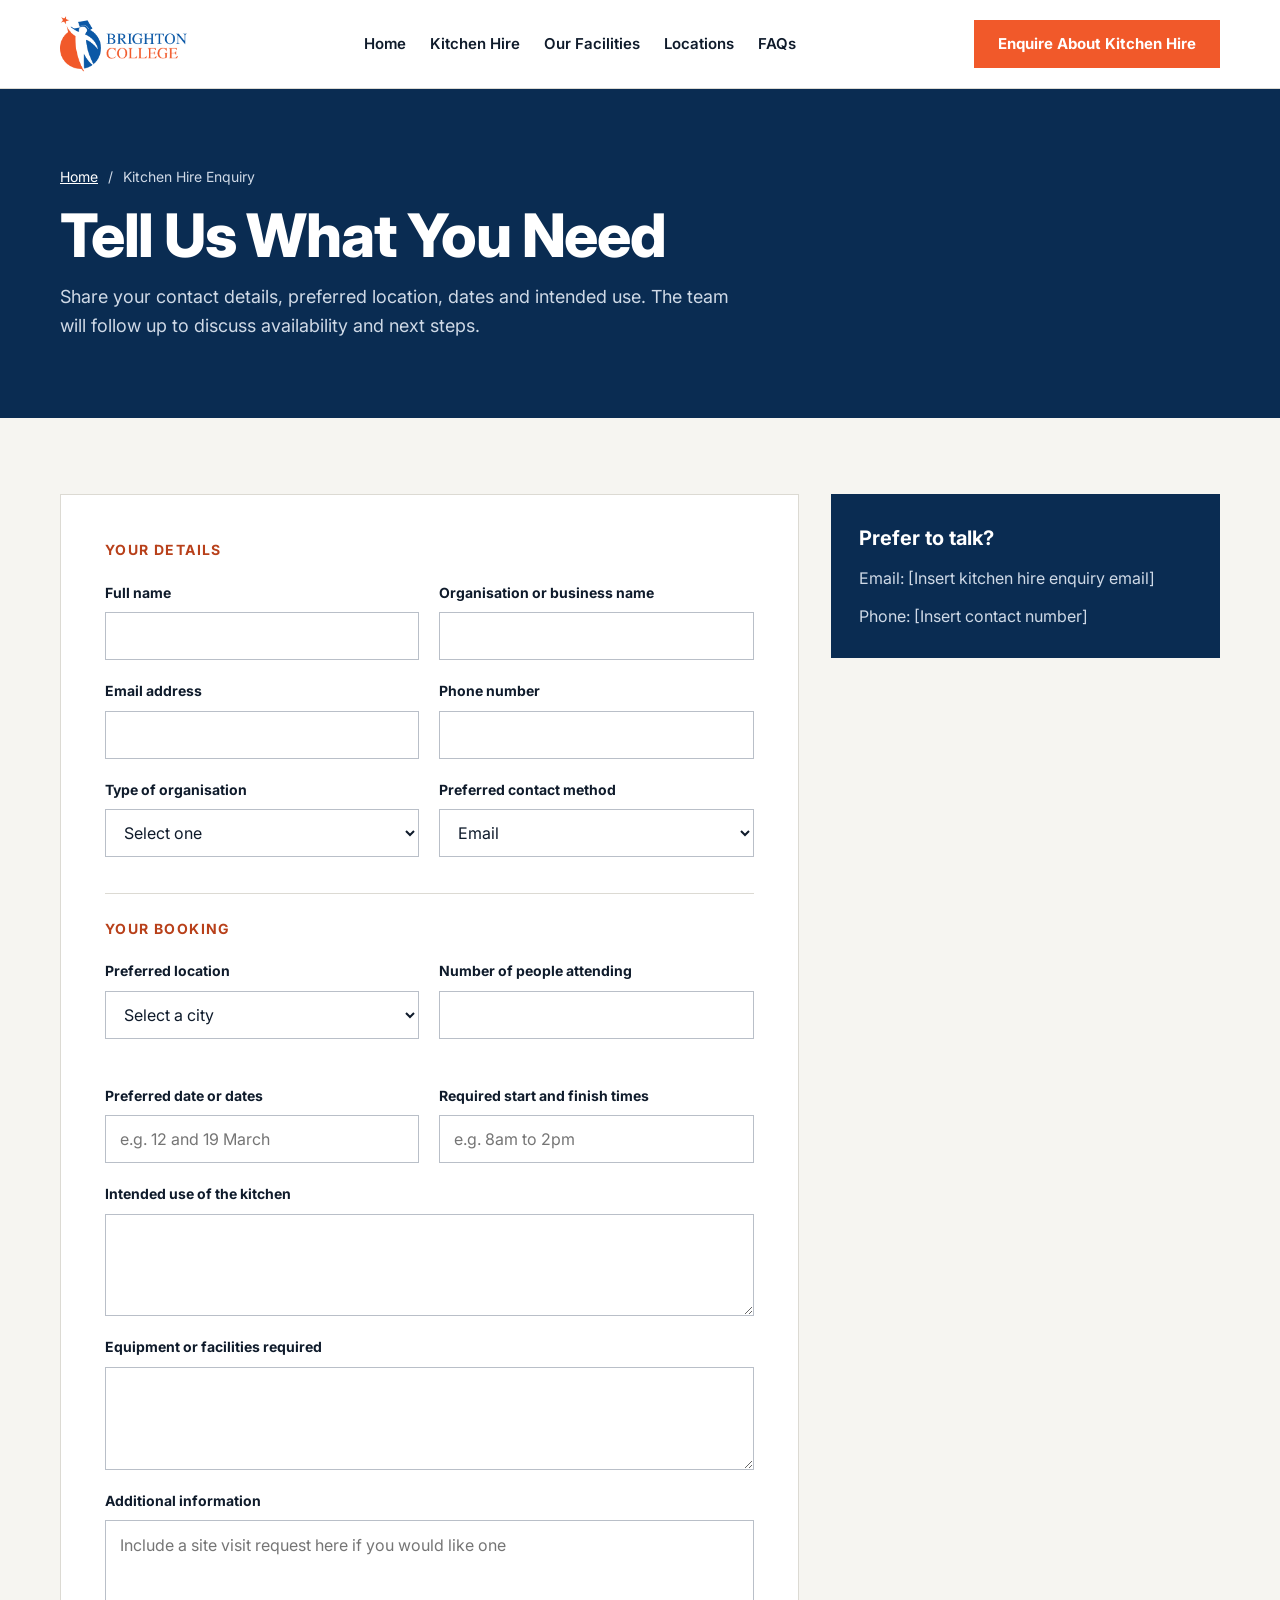
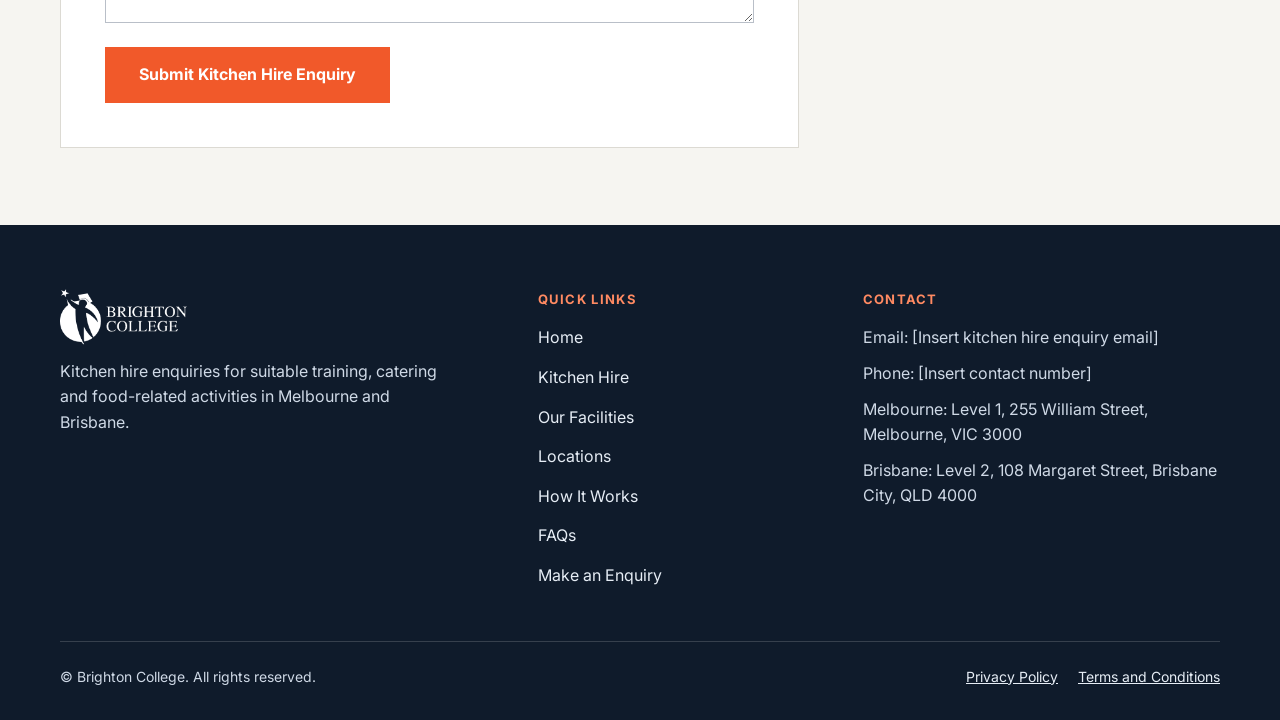
==== enquire.html @ fafa96d1 "Brighton College Kitchen website Static marketing site for kitchen hire in Melbourne and Brisbane: h" ====
<!doctype html>
<html lang="en-AU">
<head>
<meta charset="utf-8">
<meta name="viewport" content="width=device-width, initial-scale=1">
<title>Kitchen Hire Enquiry | Brighton College Kitchen</title>
<meta name="description" content="Enquire about hiring a Brighton College kitchen in Melbourne or Brisbane. Tell us your dates, group size and what you plan to do.">
<link rel="preconnect" href="https://fonts.googleapis.com">
<link rel="preconnect" href="https://fonts.gstatic.com" crossorigin>
<link href="https://fonts.googleapis.com/css2?family=Inter:wght@400;500;600;700;800&display=swap" rel="stylesheet">
<link rel="stylesheet" href="css/styles.css">
<script>document.documentElement.classList.add('js')</script>
</head>
<body>

<!-- Header -->
<header class="site-header">
  <div class="container site-header__inner">
    <a href="index.html" class="site-header__logo" aria-label="Brighton College Kitchen Hire, home">
      <img src="images/logo.png" alt="Brighton College">
    </a>
    <button type="button" class="nav-toggle" aria-expanded="false" aria-controls="site-nav" aria-label="Open menu">
      <span class="nav-toggle__bar"></span><span class="nav-toggle__bar"></span><span class="nav-toggle__bar"></span>
    </button>
    <nav class="site-nav" id="site-nav" aria-label="Main">
      <a href="index.html#home">Home</a>
      <a href="index.html#hire">Kitchen Hire</a>
      <a href="index.html#facilities">Our Facilities</a>
      <a href="index.html#locations">Locations</a>
      <a href="index.html#faqs">FAQs</a>
      <a href="#enquire-form" class="btn btn--orange site-nav__cta">Enquire About Kitchen Hire</a>
    </nav>
    <a href="#enquire-form" class="btn btn--orange btn--sm" aria-current="page">Enquire About Kitchen Hire</a>
  </div>
</header>

<main>

<!-- Page title -->
<section class="page-title">
  <div class="container stack" data-reveal>
    <nav class="breadcrumb" aria-label="Breadcrumb">
      <a href="index.html">Home</a><span aria-hidden="true">/</span><span>Kitchen Hire Enquiry</span>
    </nav>
    <h1>Tell Us What You Need</h1>
    <p>Share your contact details, preferred location, dates and intended use. The team will follow up to discuss availability and next steps.</p>
  </div>
</section>

<!-- Form -->
<section id="enquire-form">
  <div class="container enquiry__inner">

    <div class="enquiry__panel" data-reveal>
      <div class="form-success" role="status" aria-live="polite" hidden data-form-success>
        <div class="form-success__icon"><svg width="28" height="28" viewBox="0 0 24 24" fill="none" stroke="#0b58a6" stroke-width="2.6" stroke-linecap="round" stroke-linejoin="round" aria-hidden="true"><path d="m5 12 5 5 9-10"/></svg></div>
        <h2>Enquiry received</h2>
        <p>Thank you for enquiring about Brighton College Kitchen. We've received your details and will be in touch to discuss your requirements and availability.</p>
        <div class="form-success__actions">
          <button type="button" class="btn btn--outline btn--sm" data-form-reset>Send another enquiry</button>
          <a href="index.html" class="btn btn--blue btn--sm">Back to home</a>
        </div>
      </div>

      <!-- TODO: point action at the real form handler (email service, CRM or backend). -->
      <form class="form" action="#" method="post" data-enquiry-form novalidate>
        <h2 class="form__group-title">Your details</h2>
        <label class="field">Full name
          <input type="text" name="name" autocomplete="name" required></label>
        <label class="field">Organisation or business name
          <input type="text" name="organisation" autocomplete="organization"></label>
        <label class="field">Email address
          <input type="email" name="email" autocomplete="email" required></label>
        <label class="field">Phone number
          <input type="tel" name="phone" autocomplete="tel"></label>
        <label class="field">Type of organisation
          <select name="organisation_type">
            <option value="">Select one</option>
            <option>RTO or training provider</option>
            <option>Trainer or educator</option>
            <option>Chef or caterer</option>
            <option>Food business</option>
            <option>Other</option>
          </select></label>
        <label class="field">Preferred contact method
          <select name="contact_method">
            <option>Email</option>
            <option>Phone</option>
          </select></label>

        <h2 class="form__group-title form__group-title--split">Your booking</h2>
        <label class="field">Preferred location
          <select name="location" required>
            <option value="">Select a city</option>
            <option>Melbourne</option>
            <option>Brisbane</option>
          </select>
          <span class="field__hint" data-location-hint aria-live="polite"></span></label>
        <label class="field">Number of people attending
          <input type="number" name="people" min="1"></label>
        <label class="field">Preferred date or dates
          <input type="text" name="dates" placeholder="e.g. 12 and 19 March"></label>
        <label class="field">Required start and finish times
          <input type="text" name="times" placeholder="e.g. 8am to 2pm"></label>
        <label class="field field--full">Intended use of the kitchen
          <textarea name="intended_use" rows="3" required></textarea></label>
        <label class="field field--full">Equipment or facilities required
          <textarea name="equipment" rows="3"></textarea></label>
        <label class="field field--full">Additional information
          <textarea name="additional_info" rows="3" placeholder="Include a site visit request here if you would like one"></textarea></label>
        <div class="form__actions">
          <button type="submit" class="btn btn--orange">Submit Kitchen Hire Enquiry</button>
        </div>
      </form>
    </div>

    <aside class="enquiry__aside" data-reveal>
      <div class="talk-box">
        <h2>Prefer to talk?</h2>
        <span>Email: [Insert kitchen hire enquiry email]</span>
        <span>Phone: [Insert contact number]</span>
      </div>
    </aside>

  </div>
</section>

</main>

<!-- Footer -->
<footer id="contact" class="site-footer">
  <div class="container site-footer__inner stack">
    <div class="site-footer__cols">
      <div class="site-footer__brand stack">
        <a href="index.html" class="site-footer__logo"><img src="images/logo_white.png" alt="Brighton College"></a>
        <p>Kitchen hire enquiries for suitable training, catering and food-related activities in Melbourne and Brisbane.</p>
      </div>
      <nav class="site-footer__col stack" aria-label="Footer">
        <span class="site-footer__heading">Quick Links</span>
        <a href="index.html#home">Home</a>
        <a href="index.html#hire">Kitchen Hire</a>
        <a href="index.html#facilities">Our Facilities</a>
        <a href="index.html#locations">Locations</a>
        <a href="index.html#how-it-works">How It Works</a>
        <a href="index.html#faqs">FAQs</a>
        <a href="#enquire-form">Make an Enquiry</a>
      </nav>
      <div class="site-footer__col site-footer__col--contact stack">
        <span class="site-footer__heading">Contact</span>
        <span>Email: [Insert kitchen hire enquiry email]</span>
        <span>Phone: [Insert contact number]</span>
        <span>Melbourne: Level 1, 255 William Street, Melbourne, VIC 3000</span>
        <span>Brisbane: Level 2, 108 Margaret Street, Brisbane City, QLD 4000</span>
      </div>
    </div>
    <div class="site-footer__bottom">
      <span>© Brighton College. All rights reserved.</span>
      <div><a href="#privacy">Privacy Policy</a><a href="#terms">Terms and Conditions</a></div>
    </div>
  </div>
</footer>

<script src="js/main.js"></script>
</body>
</html>
---- css/styles.css ----
/* Brighton College Kitchen: shared styles */
:root {
  --blue: #0b58a6;
  --blue-dark: #083f78;
  --navy: #0a2c52;
  --ink: #0f1b2b;
  --orange: #f1592a;
  --orange-text: #b8401a;
  --orange-light: #ff8a62;
  --sand: #f6f5f1;
  --white: #ffffff;
  --line: #dcdad3;
  --muted: #4a5566;
  --muted-2: #3c4757;
  --on-dark: #cfd9e6;
  --input-border: #b9bfc8;
  --container: 1240px;
  --gutter: clamp(16px, 4vw, 40px);
  --section-y: clamp(56px, 7vw, 96px);
}

*, *::before, *::after { box-sizing: border-box; }
html { scroll-behavior: smooth; }
body {
  margin: 0;
  font-family: 'Inter', system-ui, sans-serif;
  font-size: 16px;
  line-height: 1.6;
  color: var(--ink);
  background: var(--sand);
}
img { max-width: 100%; display: block; }
a { color: var(--blue); }
a:hover { color: var(--blue-dark); }
input, select, textarea, button { font: inherit; }
h1, h2, h3, p { margin: 0; }

.container { max-width: var(--container); margin: 0 auto; padding-left: var(--gutter); padding-right: var(--gutter); }
.section { padding-top: var(--section-y); padding-bottom: var(--section-y); }
.section--white { background: var(--white); }
.section--sand { background: var(--sand); }
.section--navy { background: var(--navy); color: var(--white); }
.section--bordered { border-top: 1px solid var(--line); }
.stack { display: flex; flex-direction: column; }

.eyebrow { font-size: 13px; font-weight: 700; letter-spacing: 0.12em; text-transform: uppercase; color: var(--orange-text); }
.section--navy .eyebrow { color: var(--orange-light); }
.h2 { font-weight: 800; font-size: clamp(32px, 4vw, 48px); line-height: 1.08; letter-spacing: -0.015em; }
.lead { font-size: 18px; color: var(--muted-2); }
.muted { color: var(--muted); }

/* Buttons */
.btn {
  display: inline-flex; align-items: center; justify-content: center; gap: 10px;
  min-height: 52px; padding: 0 26px; border: 2px solid transparent; border-radius: 0;
  font-weight: 700; font-size: 16px; text-decoration: none; cursor: pointer;
}
.btn--orange { background: var(--orange); color: var(--white); }
.btn--orange:hover { background: #d94a1f; color: var(--white); }
.btn--blue { background: var(--blue); color: var(--white); }
.btn--blue:hover { background: var(--blue-dark); color: var(--white); }
.btn--outline { border-color: var(--blue); color: var(--blue); background: transparent; }
.btn--outline:hover { background: var(--blue); color: var(--white); }
.btn--sm { min-height: 48px; padding: 0 22px; font-size: 15px; }
.link-arrow { display: inline-flex; align-items: center; gap: 8px; min-height: 44px; font-weight: 700; }

/* Header */
.site-header { background: var(--white); border-bottom: 1px solid var(--line); position: sticky; top: 0; z-index: 50; }
.site-header__inner { display: flex; flex-wrap: wrap; align-items: center; justify-content: space-between; gap: 16px 32px; padding-top: 16px; padding-bottom: 16px; }
.site-header__logo img { height: 56px; width: auto; }
.site-nav { display: flex; flex-wrap: wrap; gap: 4px 24px; font-size: 15px; font-weight: 600; }
.site-nav a { color: var(--ink); text-decoration: none; padding: 10px 0; }
.site-nav a:hover { color: var(--blue); }

/* Hero */
.hero { background: var(--white); }
.hero__inner { display: flex; flex-wrap: wrap; gap: 56px; align-items: center; }
.hero__text { flex: 1 1 520px; min-width: 0; gap: 24px; }
.hero__title { font-weight: 800; font-size: clamp(40px, 5.2vw, 64px); line-height: 1.1; letter-spacing: -0.02em; max-width: 580px; }
.hero__copy { font-size: 18px; max-width: 590px; }
.hero__actions { display: flex; flex-wrap: wrap; gap: 12px; padding-top: 8px; }
.hero__media { flex: 1 1 420px; min-width: 0; }
.hero__media img { width: 100%; height: clamp(320px, 40vw, 540px); object-fit: cover; }

/* Gallery */
.gallery__head { text-align: center; align-items: center; gap: 16px; max-width: 760px; margin: 0 auto 32px; }
.gallery__grid { display: grid; grid-template-columns: repeat(auto-fit, minmax(300px, 1fr)); grid-auto-rows: 260px; grid-auto-flow: dense; gap: 16px; }
.gallery__grid figure { margin: 0; overflow: hidden; }
.gallery__grid figure.is-big { grid-row: span 2; }
.gallery__grid img { width: 100%; height: 100%; object-fit: cover; }
.gallery__cta { margin-top: 32px; display: flex; justify-content: center; }

/* Who can hire */
.audience__head { display: flex; flex-wrap: wrap; justify-content: space-between; align-items: flex-start; gap: 16px 32px; margin-bottom: 40px; }
.audience__head .h2 { max-width: 760px; }
.card-grid { display: grid; grid-template-columns: repeat(auto-fit, minmax(250px, 1fr)); gap: 20px; }
.card { background: var(--sand); border: 1px solid var(--line); padding: 28px; display: flex; flex-direction: column; gap: 14px; }
.card__icon { width: 64px; height: 64px; }
.card h3 { font-size: 22px; line-height: 1.2; }
.card p { color: var(--muted); font-size: 15px; }

/* Intro */
.intro__inner { display: flex; flex-wrap: wrap; gap: 32px 72px; align-items: flex-start; }
.intro__inner .h2 { flex: 1 1 360px; }
.intro__body { flex: 1.4 1 480px; min-width: 0; gap: 18px; font-size: 18px; color: var(--muted-2); }
.intro__body .link-arrow { align-self: flex-start; }

/* Locations */
.locations__head { gap: 12px; margin-bottom: 40px; }
.location-grid { display: grid; grid-template-columns: repeat(auto-fit, minmax(300px, 1fr)); gap: 24px; }
.location { background: var(--white); border: 1px solid var(--line); display: flex; flex-direction: column; }
.location__media { height: 280px; overflow: hidden; }
.location__media img { width: 100%; height: 100%; object-fit: cover; }
.location__body { padding: 32px; display: flex; flex-direction: column; gap: 16px; flex-grow: 1; }
.location__title { display: flex; align-items: center; gap: 10px; }
.location__title h3 { font-size: 30px; line-height: 1.1; }
.location__address { font-size: 14px; font-weight: 600; color: var(--muted); }
.location__body .btn { margin-top: auto; align-self: flex-start; }

/* Steps */
.steps__head { gap: 12px; margin-bottom: 44px; }
.steps { list-style: none; margin: 0 0 44px; padding: 0; display: grid; grid-template-columns: repeat(auto-fit, minmax(240px, 1fr)); gap: 20px; }
.step { background: rgba(255,255,255,0.06); border: 1px solid rgba(255,255,255,0.16); padding: 28px; display: flex; flex-direction: column; gap: 12px; }
.step__num { font-weight: 800; font-size: 48px; line-height: 1; color: var(--orange); }
.step h3 { font-size: 22px; }
.step p { color: var(--on-dark); font-size: 15px; }

/* Why choose */
.why__head { max-width: 720px; margin-bottom: 48px; }
.why__inner { display: flex; flex-wrap: wrap; gap: 24px; align-items: stretch; }
.why__photo { flex: 1 1 400px; min-width: 0; min-height: 420px; position: relative; }
.why__photo img { position: absolute; inset: 0; width: 100%; height: 100%; object-fit: cover; }
.why__grid { flex: 1.4 1 520px; min-width: 0; display: grid; grid-template-columns: repeat(auto-fit, minmax(240px, 1fr)); gap: 1px; background: var(--line); border: 1px solid var(--line); }
.why__item { background: var(--white); padding: 28px; display: flex; flex-direction: column; gap: 12px; }
.why__item img { height: 64px; width: auto; align-self: flex-start; object-fit: contain; }
.why__item h3 { font-size: 19px; line-height: 1.25; }
.why__item p { color: var(--muted); font-size: 15px; }
.why__item--feature { background: var(--blue); color: var(--white); }
.why__item--feature p { color: #e2ecf8; }
.why__item--feature a { margin-top: auto; color: var(--white); }
.why__note { margin-top: 48px; font-size: 14px; color: var(--muted); }

/* FAQ */
.faq { max-width: 960px; }
.faq__head { text-align: center; align-items: center; gap: 12px; margin-bottom: 32px; }
.faq__list { border-top: 1px solid var(--line); }
.faq__item { border-bottom: 1px solid var(--line); }
.faq__q {
  width: 100%; min-height: 64px; display: flex; justify-content: space-between; align-items: center; gap: 16px;
  padding: 18px 4px; background: none; border: 0; text-align: left; cursor: pointer;
  color: var(--ink); font-size: 18px; font-weight: 700;
}
.faq__icon { flex-shrink: 0; width: 36px; height: 36px; background: var(--blue); display: flex; align-items: center; justify-content: center; transition: transform 0.2s ease, background 0.2s ease; }
.faq__q[aria-expanded="true"] .faq__icon { background: var(--orange); transform: rotate(45deg); }
.faq__a { padding: 0 56px 22px 4px; color: var(--muted); }
.faq__a[hidden] { display: none; }

/* Final CTA */
.cta__inner { display: flex; flex-wrap: wrap; gap: 28px 64px; align-items: center; justify-content: space-between; }
.cta__text { flex: 1 1 520px; gap: 14px; }
.cta__title { font-weight: 800; font-size: clamp(36px, 5vw, 60px); line-height: 1.02; letter-spacing: -0.02em; }
.cta__text p { font-size: 18px; max-width: 640px; }

/* Page title band (enquiry page) */
.page-title { background: var(--navy); color: var(--white); padding: clamp(48px, 6vw, 80px) 0; }
.page-title .container { gap: 16px; }
.breadcrumb { display: flex; gap: 10px; font-size: 14px; color: var(--on-dark); }
.breadcrumb a { color: var(--white); }
.page-title h1 { font-weight: 800; font-size: clamp(36px, 5vw, 60px); line-height: 1.05; letter-spacing: -0.02em; }
.page-title p { color: var(--on-dark); font-size: 18px; max-width: 680px; }

/* Enquiry form */
.enquiry__inner { display: flex; flex-wrap: wrap; gap: 32px; align-items: flex-start; padding-top: clamp(48px, 6vw, 88px); padding-bottom: clamp(48px, 6vw, 88px); }
.enquiry__panel { flex: 2 1 600px; min-width: 0; background: var(--white); border: 1px solid var(--line); padding: clamp(24px, 4vw, 44px); }
.form { display: grid; grid-template-columns: repeat(auto-fit, minmax(240px, 1fr)); gap: 20px; }
.form[hidden] { display: none; }
.form__group-title { grid-column: 1 / -1; font-size: 14px; font-weight: 700; letter-spacing: 0.1em; text-transform: uppercase; color: var(--orange-text); }
.form__group-title--split { margin-top: 16px; padding-top: 24px; border-top: 1px solid var(--line); }
.field { display: flex; flex-direction: column; gap: 8px; font-size: 14px; font-weight: 700; }
.field--full { grid-column: 1 / -1; }
.field input, .field select, .field textarea {
  min-height: 48px; padding: 0 14px; border: 1.5px solid var(--input-border); border-radius: 0;
  background: var(--white); font-weight: 400; font-size: 16px; color: var(--ink);
}
.field textarea { padding: 12px 14px; resize: vertical; }
.field input:focus, .field select:focus, .field textarea:focus { outline: 2px solid var(--blue); outline-offset: 1px; border-color: var(--blue); }
.form__actions { grid-column: 1 / -1; padding-top: 4px; }
.form__actions .btn { min-height: 56px; padding: 0 32px; }
.form-success { display: flex; flex-direction: column; gap: 14px; align-items: flex-start; padding: 24px 0; }
.form-success[hidden] { display: none; }
.form-success__icon { width: 56px; height: 56px; background: #eaf1f9; display: flex; align-items: center; justify-content: center; }
.form-success h2 { font-size: 28px; }
.form-success p { color: var(--muted); font-size: 17px; max-width: 520px; }
.form-success__actions { display: flex; flex-wrap: wrap; gap: 12px; }
.enquiry__aside { flex: 1 1 320px; min-width: 0; }
.talk-box { background: var(--navy); color: var(--white); padding: 28px; display: flex; flex-direction: column; gap: 12px; }
.talk-box h2 { font-size: 20px; }
.talk-box span { color: var(--on-dark); }

/* Footer */
.site-footer { background: var(--ink); color: var(--on-dark); }
.site-footer__inner { padding-top: 64px; padding-bottom: 32px; gap: 48px; }
.site-footer__cols { display: flex; flex-wrap: wrap; gap: 40px 64px; }
.site-footer__brand { flex: 1.4 1 300px; gap: 14px; }
.site-footer__logo { align-self: flex-start; }
.site-footer__logo img { height: 56px; width: auto; }
.site-footer__brand p { max-width: 380px; }
.site-footer__col { flex: 1 1 180px; gap: 6px; }
.site-footer__col--contact { flex: 1.2 1 260px; gap: 10px; }
.site-footer__heading { font-size: 13px; font-weight: 700; letter-spacing: 0.1em; text-transform: uppercase; color: var(--orange-light); margin-bottom: 6px; }
.site-footer__col a { color: #e6edf5; text-decoration: none; padding: 4px 0; }
.site-footer__col a:hover { color: var(--white); text-decoration: underline; }
.site-footer__bottom { border-top: 1px solid rgba(255,255,255,0.16); padding-top: 24px; display: flex; flex-wrap: wrap; justify-content: space-between; gap: 12px; font-size: 14px; }
.site-footer__bottom div { display: flex; gap: 20px; }
.site-footer__bottom a { color: #e6edf5; }

/* Enquiry page: helpful links back to the homepage */
.enquiry__aside { display: flex; flex-direction: column; gap: 20px; }
.field__hint { font-size: 13px; font-weight: 500; color: var(--muted); min-height: 1.4em; }
.field__hint a { font-weight: 600; }

@media (max-width: 640px) {
  .hero__actions .btn, .location__body .btn { width: 100%; }
}

/* Mobile nav */
.nav-toggle { display: none; }
.site-nav .site-nav__cta { display: none; }
@media (max-width: 960px) {
  .site-header__inner { flex-wrap: nowrap; padding-top: 12px; padding-bottom: 12px; }
  .site-header__logo img { height: 48px; }
  .site-header__inner > .btn { display: none; }
  .nav-toggle {
    display: flex; flex-direction: column; justify-content: center; gap: 5px; flex-shrink: 0;
    width: 48px; height: 48px; padding: 0 13px; background: var(--navy); border: 0; cursor: pointer;
    transition: background-color 0.2s var(--ease);
  }
  .nav-toggle:hover, .nav-toggle[aria-expanded="true"] { background: var(--orange); }
  .nav-toggle__bar { display: block; height: 2px; background: var(--white); transition: transform 0.3s var(--ease), opacity 0.2s var(--ease); }
  .nav-toggle[aria-expanded="true"] .nav-toggle__bar:nth-child(1) { transform: translateY(7px) rotate(45deg); }
  .nav-toggle[aria-expanded="true"] .nav-toggle__bar:nth-child(2) { opacity: 0; }
  .nav-toggle[aria-expanded="true"] .nav-toggle__bar:nth-child(3) { transform: translateY(-7px) rotate(-45deg); }

  .site-nav {
    position: absolute; top: 100%; left: 0; right: 0;
    flex-direction: column; flex-wrap: nowrap; gap: 0;
    padding: 8px var(--gutter) 24px; background: var(--white); border-bottom: 1px solid var(--line);
    max-height: calc(100vh - 73px); overflow-y: auto;
    visibility: hidden; opacity: 0; transform: translateY(-8px);
    transition: opacity 0.25s var(--ease), transform 0.25s var(--ease), visibility 0s 0.25s;
  }
  .site-nav.is-open { visibility: visible; opacity: 1; transform: none; transition: opacity 0.25s var(--ease), transform 0.25s var(--ease); }
  .site-nav a { padding: 14px 0; border-bottom: 1px solid var(--line); font-size: 17px; }
  .site-nav a::after { display: none; }
  .site-nav a:hover { padding-left: 6px; transition: color 0.2s var(--ease), padding 0.2s var(--ease); }
  .site-nav .site-nav__cta { display: flex; margin-top: 20px; padding: 0 22px; border-bottom: 0; color: var(--white); font-size: 16px; }
  .site-nav .site-nav__cta:hover { padding-left: 22px; color: var(--white); }
}

/* ===== Micro interactions ===== */
:root { --ease: cubic-bezier(0.2, 0.7, 0.2, 1); }

/* Smooth cross-fade between the two pages; the header stays put */
@view-transition { navigation: auto; }
.site-header { view-transition-name: site-header; }

/* Clear keyboard focus */
a:focus-visible, button:focus-visible, .btn:focus-visible { outline: 3px solid var(--orange); outline-offset: 3px; }

/* Buttons: colour fade, press, arrow nudge */
.btn { transition: background-color 0.2s var(--ease), color 0.2s var(--ease), border-color 0.2s var(--ease), transform 0.12s var(--ease); }
.btn:active { transform: translateY(2px); }
.btn svg, .link-arrow svg, .btn:hover svg, .link-arrow:hover svg, .link-arrow { position: relative; text-decoration: none; }
.link-arrow::after { content: ""; position: absolute; left: 0; bottom: 6px; width: calc(100% - 26px); height: 2px; background: currentColor; transform: scaleX(0); transform-origin: left; transition: transform 0.3s var(--ease); }
.link-arrow:hover::after { transform: scaleX(1); }

/* Header nav: sliding underline + current section */
.site-nav a { position: relative; transition: color 0.2s var(--ease); }
.site-nav a::after { content: ""; position: absolute; left: 0; right: 0; bottom: 4px; height: 2px; background: var(--orange); transform: scaleX(0); transform-origin: left; transition: transform 0.25s var(--ease); }
.site-nav a:hover::after, .site-nav a.is-active::after { transform: scaleX(1); }
.site-nav a.is-active { color: var(--blue); }

/* Gallery: slow zoom */
.gallery__grid img { transition: transform 0.7s var(--ease); }
.gallery__grid figure:hover img { transform: scale(1.05); }
.gallery__open { display: block; width: 100%; height: 100%; padding: 0; border: 0; background: none; cursor: zoom-in; }

/* Gallery lightbox */
.lightbox { width: 100vw; height: 100vh; max-width: none; max-height: none; margin: 0; padding: 0; border: 0; background: rgba(10, 44, 82, 0.94); color: var(--white); }
.lightbox[open] { display: flex; align-items: center; justify-content: center; animation: faq-open 0.25s var(--ease); }
.lightbox::backdrop { background: transparent; }
body:has(.lightbox[open]) { overflow: hidden; }
.gallery__open:focus-visible { outline-offset: -4px; }
.lightbox__figure { margin: 0; display: flex; flex-direction: column; align-items: center; gap: 14px; max-width: calc(100vw - 32px); padding: 72px 64px; }
.lightbox__img { max-width: 100%; max-height: calc(100vh - 200px); object-fit: contain; animation: lightbox-in 0.3s var(--ease); }
@keyframes lightbox-in { from { opacity: 0; transform: scale(0.97); } to { opacity: 1; transform: none; } }
.lightbox__caption { font-size: 15px; color: var(--on-dark); text-align: center; max-width: 640px; }
.lightbox__count { font-size: 13px; font-weight: 700; letter-spacing: 0.1em; color: var(--orange-light); }
.lightbox__btn { position: absolute; width: 48px; height: 48px; display: flex; align-items: center; justify-content: center; background: rgba(255,255,255,0.08); border: 1px solid rgba(255,255,255,0.24); color: var(--white); cursor: pointer; transition: background-color 0.2s var(--ease), border-color 0.2s var(--ease); }
.lightbox__btn:hover { background: var(--orange); border-color: var(--orange); }
.lightbox__close { top: 16px; right: 16px; }
.lightbox__prev { left: 16px; top: 50%; translate: 0 -50%; }
.lightbox__next { right: 16px; top: 50%; translate: 0 -50%; }
@media (max-width: 640px) {
  .lightbox__figure { padding: 72px 0 88px; }
  .lightbox__prev, .lightbox__next { top: auto; bottom: 16px; translate: none; }
}

/* Audience cards: lift, icon tilt */
.card { transition: border-color 0.25s var(--ease), background-color 0.25s var(--ease), translate 0.3s var(--ease); }
.card:hover { border-color: var(--blue); background: var(--white); translate: 0 -4px; }
.card__icon { transition: transform 0.35s var(--ease); }
.card:hover .card__icon { transform: rotate(-6deg) scale(1.06); }

/* Location cards: photo zoom, pin bounce */
.location { transition: border-color 0.25s var(--ease); }
.location:hover { border-color: var(--blue); }
.location__media img { transition: transform 0.7s var(--ease); }
.location:hover .location__media img { transform: scale(1.05); }
.location:hover .location__title svg { animation: pin-bounce 0.6s var(--ease); }
@keyframes pin-bounce { 0%, 100% { transform: translateY(0); } 40% { transform: translateY(-6px); } 70% { transform: translateY(1px); } }

/* Steps: border highlight, number nudge */
.step { transition: background-color 0.25s var(--ease), border-color 0.25s var(--ease); }
.step:hover { background: rgba(255,255,255,0.1); border-color: var(--orange); }
.step__num { transition: transform 0.3s var(--ease); display: inline-block; align-self: flex-start; }
.step:hover .step__num { transform: translateX(6px); }

/* Why choose: icon pop */
.why__item { transition: background-color 0.25s var(--ease); }
.why__item:not(.why__item--feature):hover { background: #fbfaf7; }
.why__item--feature:hover { background: var(--blue-dark); }
.why__item img { transition: transform 0.35s var(--ease); transform-origin: left bottom; }
.why__item:hover img { transform: scale(1.08); }

/* FAQ: hover tint and answer slide-in */
.faq__q { transition: color 0.2s var(--ease); }
.faq__q:hover { color: var(--blue); }
.faq__q:hover .faq__icon { background: var(--blue-dark); }
.faq__q[aria-expanded="true"]:hover .faq__icon { background: #d94a1f; }
.faq__a:not([hidden]) { animation: faq-open 0.3s var(--ease); }
@keyframes faq-open { from { opacity: 0; transform: translateY(-6px); } to { opacity: 1; transform: none; } }

/* Footer links: slide */
.site-footer__col a { transition: color 0.2s var(--ease), transform 0.2s var(--ease); align-self: flex-start; }
.site-footer__col a:hover { transform: translateX(4px); }


/* Form: label follows focus, inline errors, prefilled flash */
.field { transition: color 0.2s var(--ease); }
.field:focus-within { color: var(--blue); }
.field input, .field select, .field textarea { transition: border-color 0.2s var(--ease), background-color 0.4s var(--ease); }
.field input:hover, .field select:hover, .field textarea:hover { border-color: var(--blue); }
.field.is-invalid { color: var(--orange-text); }
.field.is-invalid input, .field.is-invalid select, .field.is-invalid textarea { border-color: var(--orange-text); }
.field.is-invalid::after { content: attr(data-error); font-size: 13px; font-weight: 600; color: var(--orange-text); }
.field.is-shake { animation: shake 0.4s var(--ease); }
@keyframes shake { 20%, 60% { transform: translateX(-5px); } 40%, 80% { transform: translateX(5px); } }
.field.is-prefilled select { animation: prefill 1.6s var(--ease); }
@keyframes prefill { 0%, 40% { background: #fde6dc; border-color: var(--orange); } 100% { background: var(--white); } }
.field__hint:not(:empty) { animation: faq-open 0.3s var(--ease); }

/* Submit button loading state */
.btn.is-loading { pointer-events: none; opacity: 0.85; }
.btn.is-loading::after { content: ""; width: 16px; height: 16px; border: 2.5px solid rgba(255,255,255,0.4); border-top-color: var(--white); animation: spin 0.7s linear infinite; }
@keyframes spin { to { transform: rotate(360deg); } }

/* Success panel: fade in and draw the tick */
.form-success:not([hidden]) { animation: faq-open 0.45s var(--ease); }
.form-success:not([hidden]) .form-success__icon path { stroke-dasharray: 24; stroke-dashoffset: 24; animation: draw 0.5s 0.2s var(--ease) forwards; }
@keyframes draw { to { stroke-dashoffset: 0; } }

/* Back to top */
.to-top { position: fixed; right: 20px; bottom: 20px; z-index: 40; width: 48px; height: 48px; display: flex; align-items: center; justify-content: center; background: var(--navy); color: var(--white); border: 0; cursor: pointer; opacity: 0; translate: 0 12px; pointer-events: none; transition: opacity 0.25s var(--ease), translate 0.25s var(--ease), background-color 0.2s var(--ease); }
.to-top.is-shown { opacity: 1; translate: 0 0; pointer-events: auto; }
.to-top:hover { background: var(--orange); }
.to-top svg { transition: transform 0.25s var(--ease); }
.to-top:hover svg { transform: translateY(-3px); }

/* Reveal on scroll (only when JS runs and motion is welcome) */
@media (prefers-reduced-motion: no-preference) {
  .js [data-reveal] { opacity: 0; }
  .js [data-reveal].is-visible { animation: reveal 0.7s var(--ease) var(--reveal-delay, 0s) both; }
}
@keyframes reveal { from { opacity: 0; transform: translateY(20px); } to { opacity: 1; transform: none; } }

/* Respect reduced motion */
@media (prefers-reduced-motion: reduce) {
  html { scroll-behavior: auto; }
  *, *::before, *::after { animation-duration: 0.01ms !important; animation-iteration-count: 1 !important; transition-duration: 0.01ms !important; }
  .btn.is-loading::after { animation: spin 1.5s linear infinite !important; }
  @view-transition { navigation: none; }
}
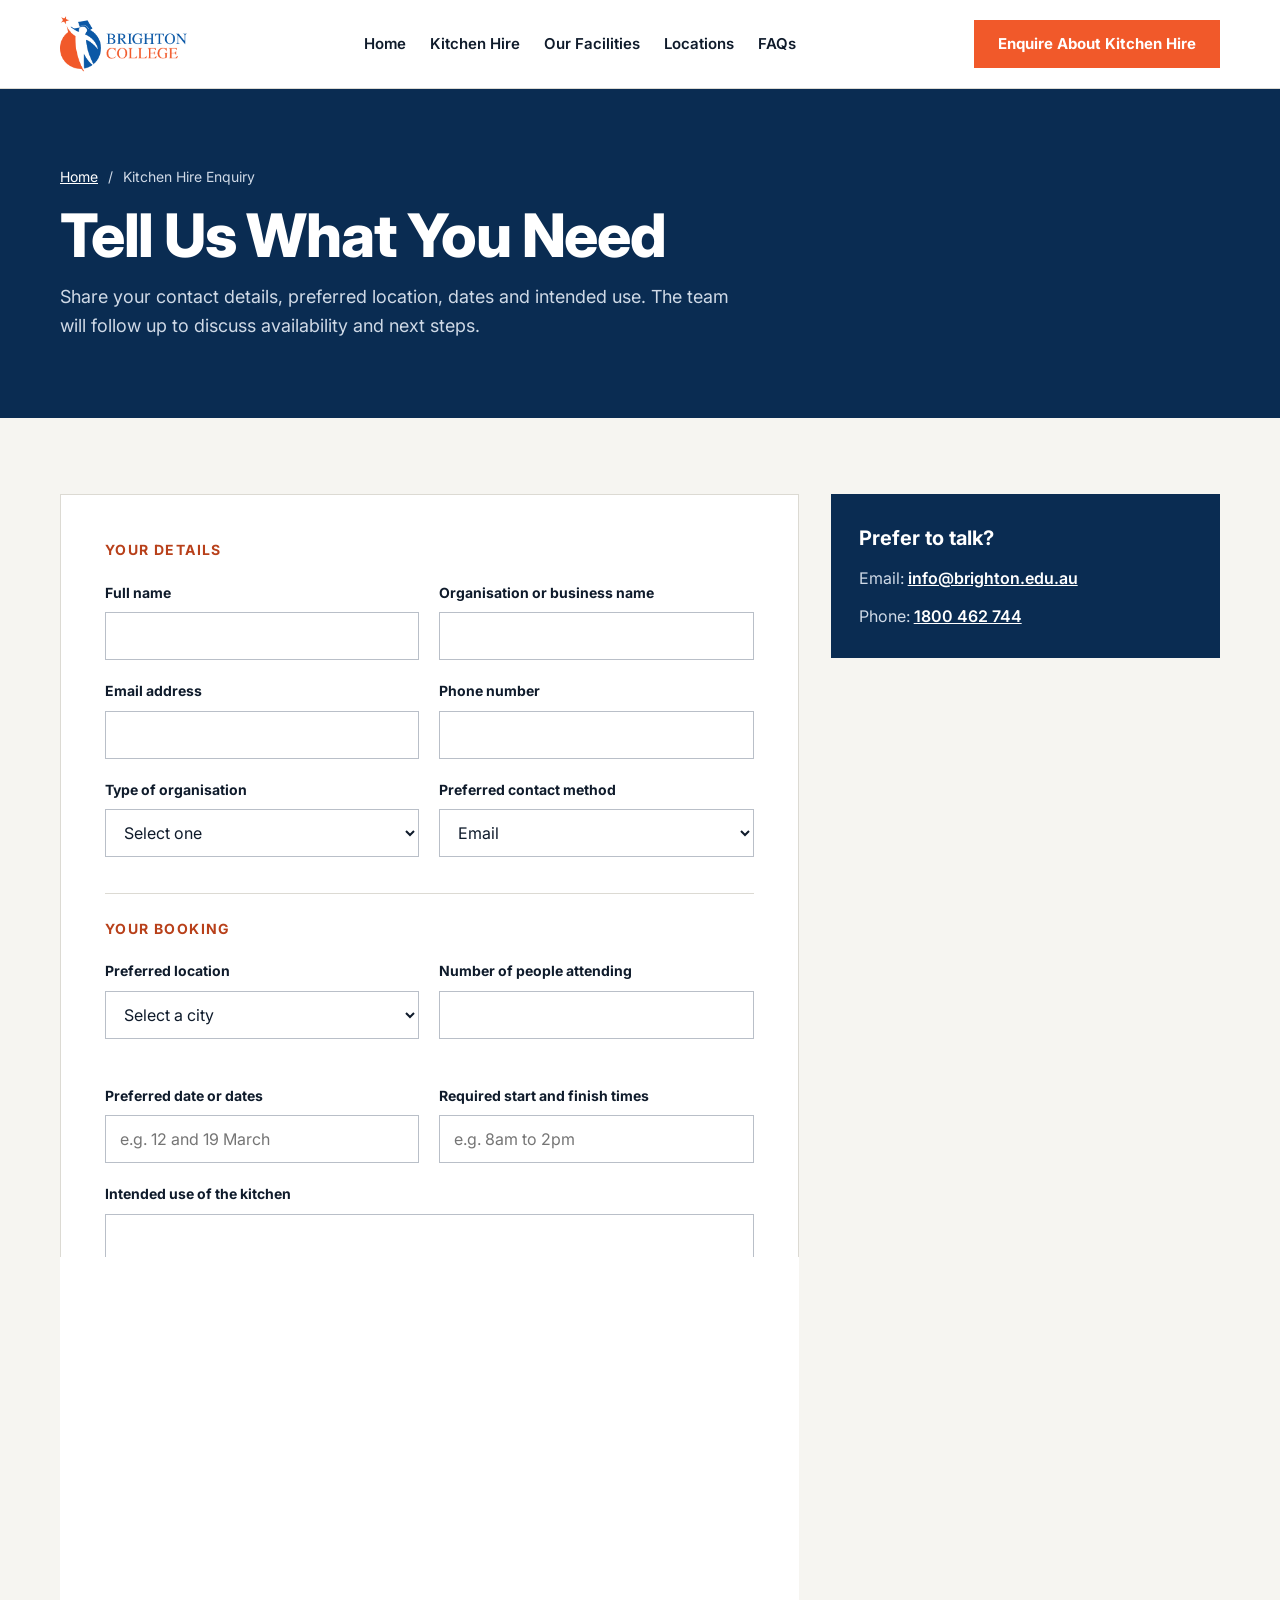
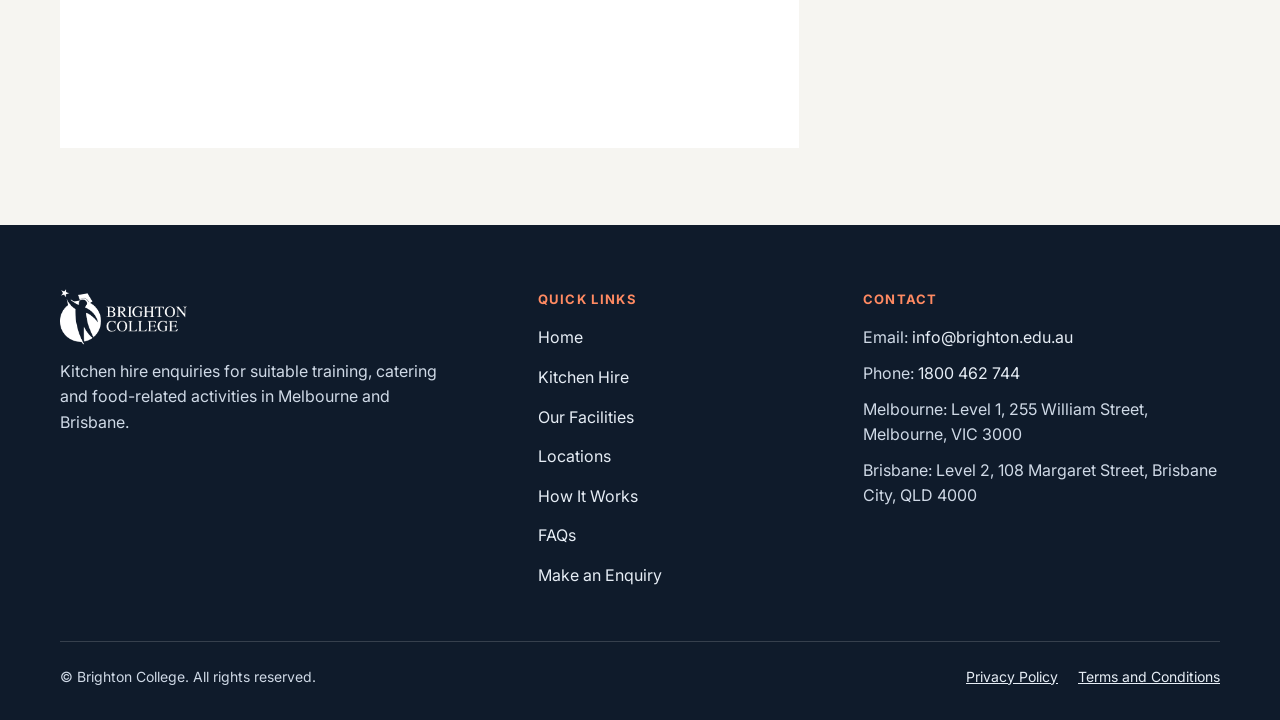
==== commit 1345a19a: "Add contact details and policy links Phone and email in the footer and enquiry page, and footer link" ====
--- a/enquire.html
+++ b/enquire.html
@@ -117,8 +117,8 @@
     <aside class="enquiry__aside" data-reveal>
       <div class="talk-box">
         <h2>Prefer to talk?</h2>
-        <span>Email: [Insert kitchen hire enquiry email]</span>
-        <span>Phone: [Insert contact number]</span>
+        <span>Email: <a href="mailto:info@brighton.edu.au">info@brighton.edu.au</a></span>
+        <span>Phone: <a href="tel:1800462744">1800 462 744</a></span>
       </div>
     </aside>
 
@@ -147,15 +147,15 @@
       </nav>
       <div class="site-footer__col site-footer__col--contact stack">
         <span class="site-footer__heading">Contact</span>
-        <span>Email: [Insert kitchen hire enquiry email]</span>
-        <span>Phone: [Insert contact number]</span>
+        <span>Email: <a href="mailto:info@brighton.edu.au">info@brighton.edu.au</a></span>
+        <span>Phone: <a href="tel:1800462744">1800 462 744</a></span>
         <span>Melbourne: Level 1, 255 William Street, Melbourne, VIC 3000</span>
         <span>Brisbane: Level 2, 108 Margaret Street, Brisbane City, QLD 4000</span>
       </div>
     </div>
     <div class="site-footer__bottom">
       <span>© Brighton College. All rights reserved.</span>
-      <div><a href="#privacy">Privacy Policy</a><a href="#terms">Terms and Conditions</a></div>
+      <div><a href="https://brighton.edu.au/privacy-and-disclaimer/">Privacy Policy</a><a href="https://brighton.edu.au/terms-and-conditions/">Terms and Conditions</a></div>
     </div>
   </div>
 </footer>
--- a/css/styles.css
+++ b/css/styles.css
@@ -391,3 +391,7 @@
   .btn.is-loading::after { animation: spin 1.5s linear infinite !important; }
   @view-transition { navigation: none; }
 }
+
+/* Contact links on dark panels */
+.talk-box a { color: var(--white); font-weight: 600; }
+.talk-box a:hover { color: var(--orange-light); }
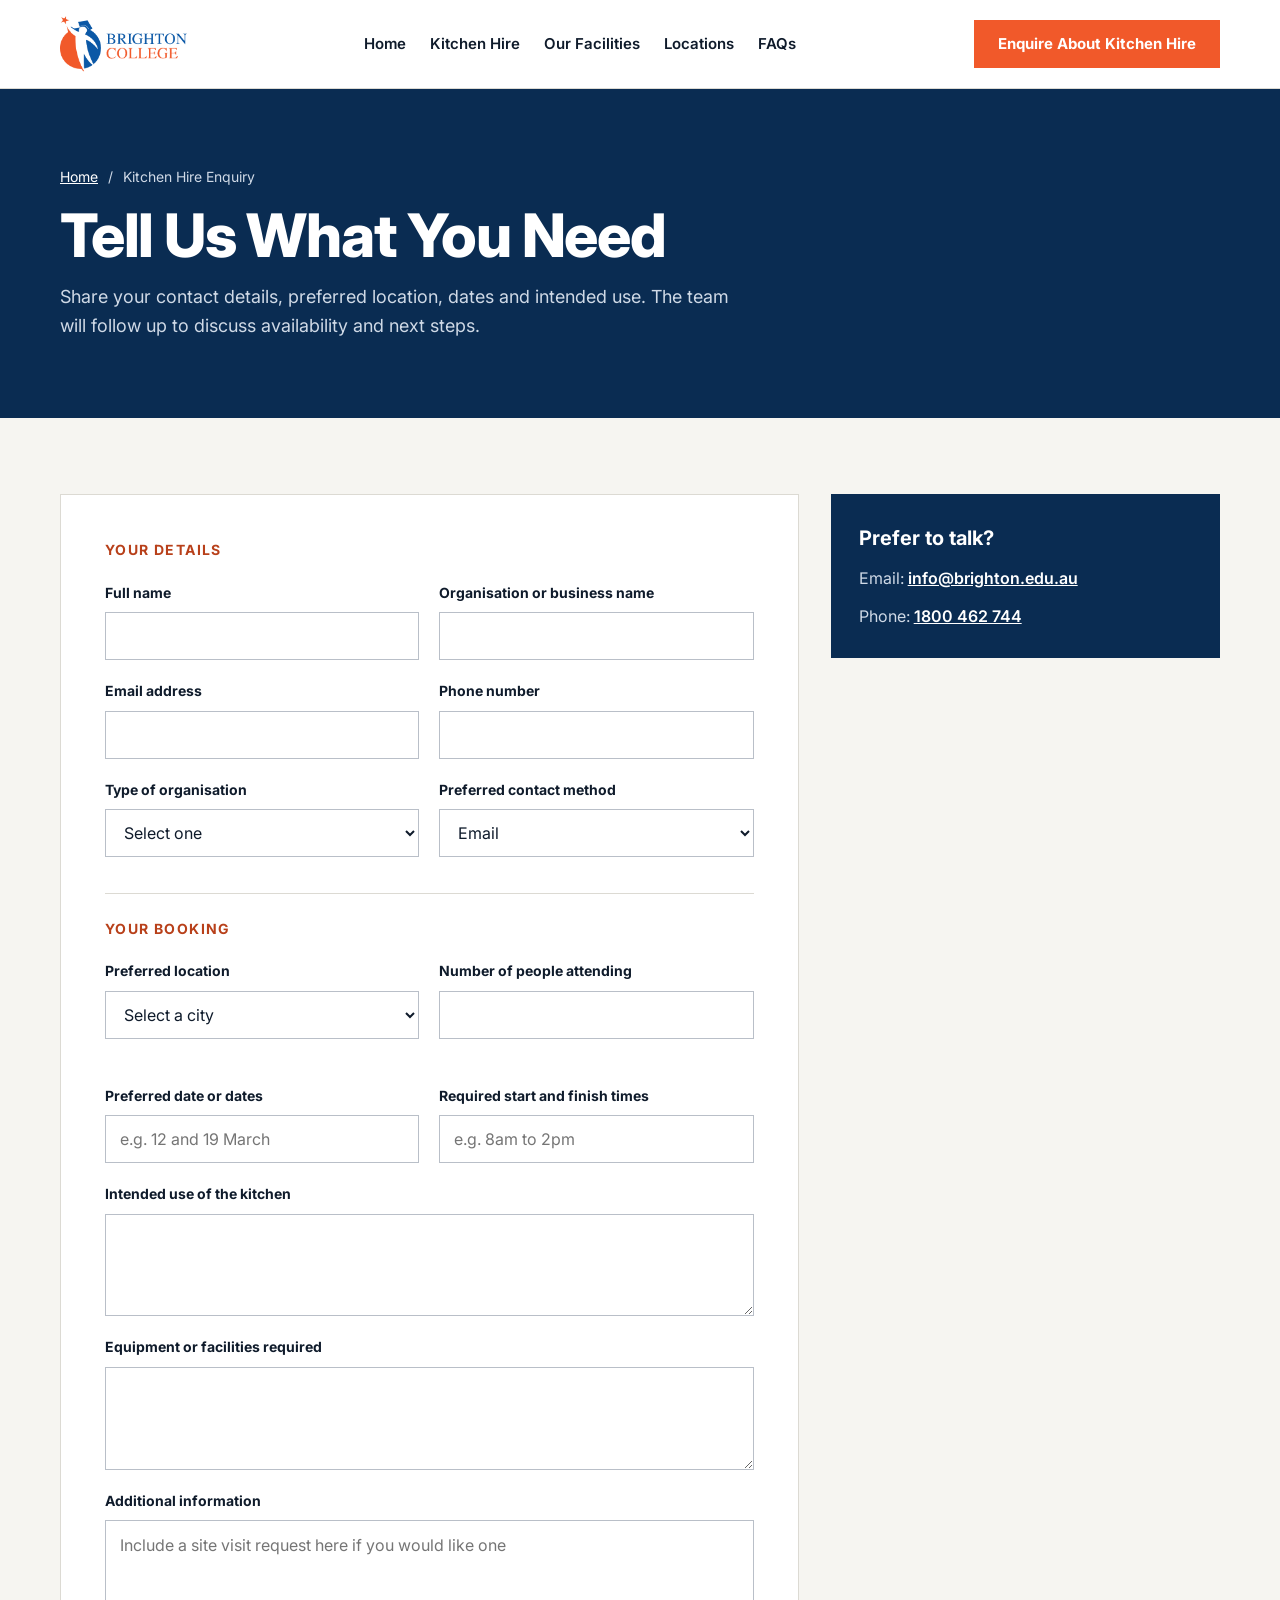
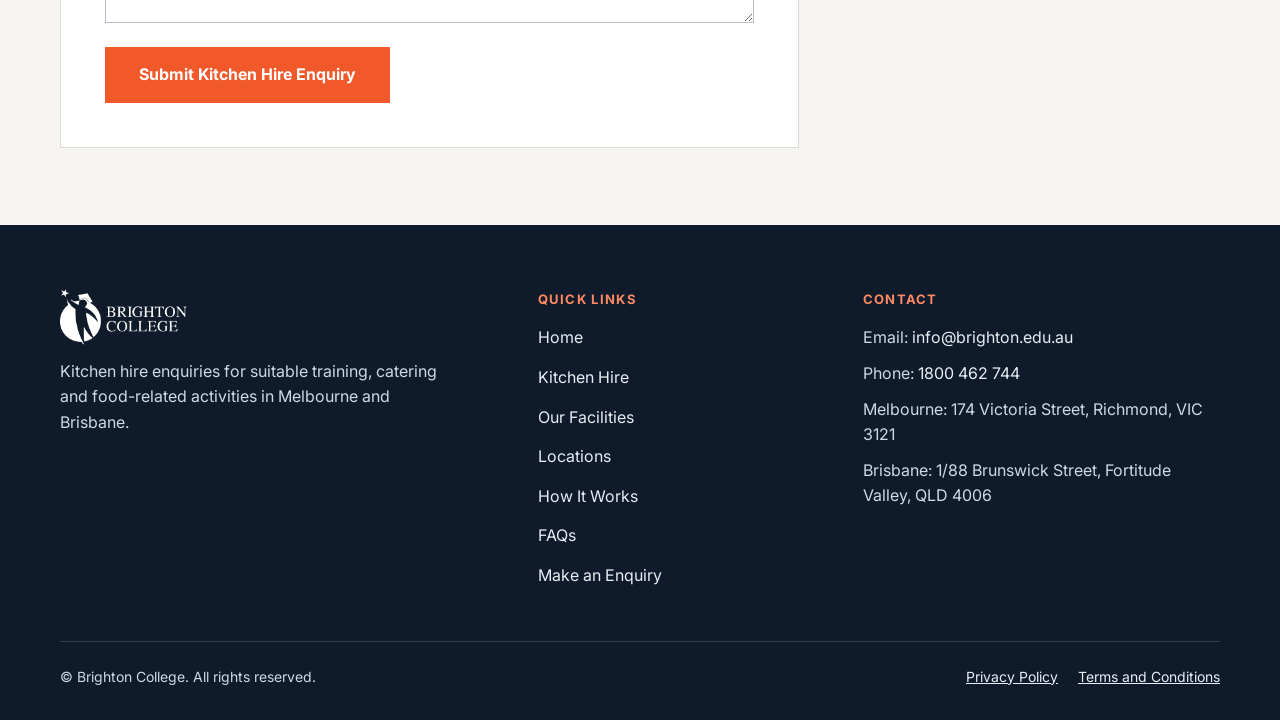
==== commit 77020f44: "Reorder homepage, align hero audiences and update kitchen addresses - Hero copy now names the same f" ====
--- a/enquire.html
+++ b/enquire.html
@@ -149,8 +149,8 @@
         <span class="site-footer__heading">Contact</span>
         <span>Email: <a href="mailto:info@brighton.edu.au">info@brighton.edu.au</a></span>
         <span>Phone: <a href="tel:1800462744">1800 462 744</a></span>
-        <span>Melbourne: Level 1, 255 William Street, Melbourne, VIC 3000</span>
-        <span>Brisbane: Level 2, 108 Margaret Street, Brisbane City, QLD 4000</span>
+        <span>Melbourne: 174 Victoria Street, Richmond, VIC 3121</span>
+        <span>Brisbane: 1/88 Brunswick Street, Fortitude Valley, QLD 4006</span>
       </div>
     </div>
     <div class="site-footer__bottom">
